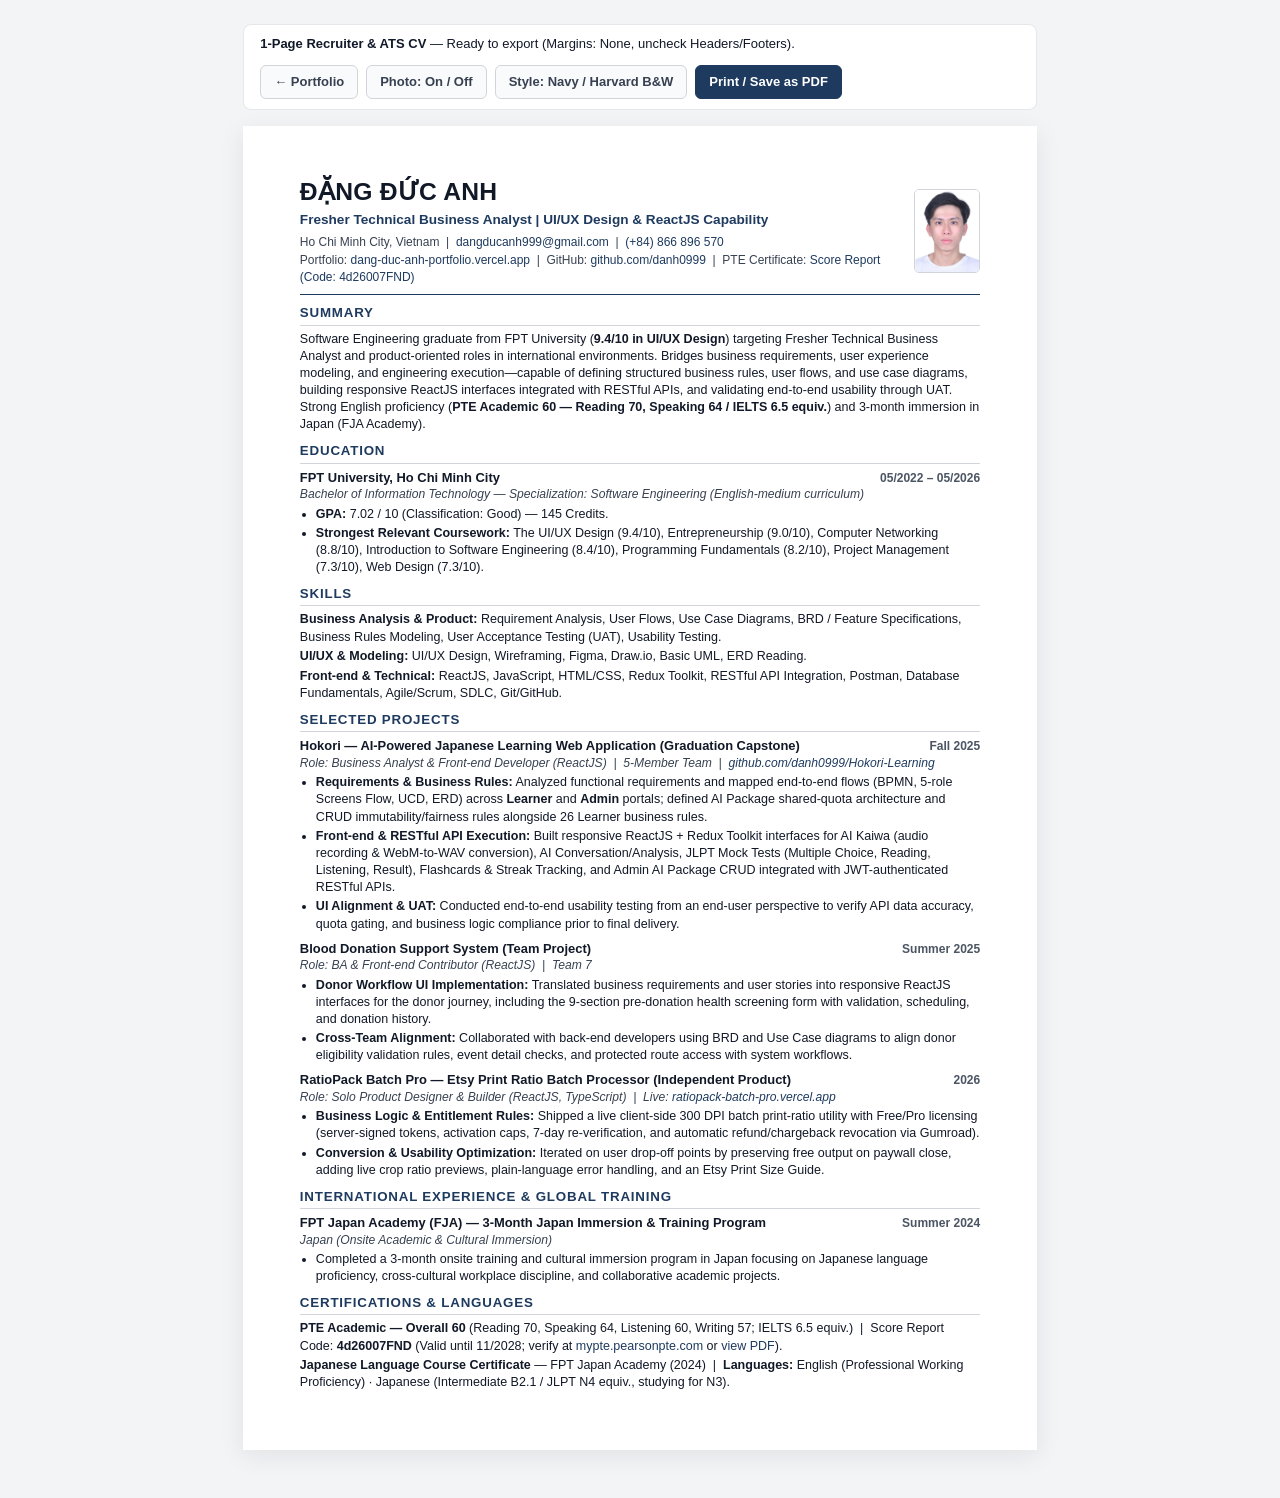
==== cv.html @ 23f63955 "chore: set dang-duc-anh-portfolio.vercel.app as primary URL on CV" ====
<!DOCTYPE html>
<html lang="en">
<head>
  <meta charset="UTF-8" />
  <meta name="viewport" content="width=device-width, initial-scale=1.0" />
  <title>Dang Duc Anh — Technical Business Analyst (Fresher) CV</title>
  <style>
    /* ATS-Friendly Single-Column Resume Stylesheet (A4 1-Page Print Optimized) */
    @page {
      size: A4;
      margin: 10mm 12mm;
    }

    *, *::before, *::after {
      box-sizing: border-box;
    }

    body {
      margin: 0;
      padding: 24px 16px 48px;
      background: #f3f4f6;
      color: #111827;
      font-family: 'Segoe UI', Arial, Helvetica, sans-serif;
      font-size: 9.4pt;
      line-height: 1.37;
      -webkit-font-smoothing: antialiased;
    }

    /* Screen-only toolbar */
    .toolbar {
      max-width: 210mm;
      margin: 0 auto 16px;
      display: flex;
      flex-wrap: wrap;
      justify-content: space-between;
      align-items: center;
      gap: 12px;
      background: #ffffff;
      border: 1px solid #e5e7eb;
      border-radius: 8px;
      padding: 10px 16px;
      font-size: 13px;
    }

    .toolbar-actions {
      display: flex;
      flex-wrap: wrap;
      gap: 8px;
    }

    .toolbar a,
    .toolbar button {
      font-family: inherit;
      font-size: 13px;
      font-weight: 600;
      padding: 7px 13px;
      border-radius: 6px;
      text-decoration: none;
      cursor: pointer;
    }

    .btn-back,
    .btn-toggle {
      color: #374151;
      background: #f9fafb;
      border: 1px solid #d1d5db;
    }

    .btn-toggle:hover,
    .btn-back:hover {
      border-color: #1e3a5f;
      color: #1e3a5f;
    }

    .btn-print {
      color: #ffffff;
      background: #1e3a5f;
      border: 1px solid #1e3a5f;
    }

    .btn-print:hover {
      background: #152b47;
    }

    /* Resume Sheet */
    .cv-sheet {
      max-width: 210mm;
      min-height: 297mm;
      margin: 0 auto;
      background: #ffffff;
      padding: 13mm 15mm;
      box-shadow: 0 6px 24px rgba(17, 24, 39, 0.08);
    }

    .cv-header {
      display: flex;
      justify-content: space-between;
      align-items: center;
      gap: 16px;
      border-bottom: 1.5px solid #1e3a5f;
      padding-bottom: 8px;
      margin-bottom: 9px;
    }

    .cv-header-main {
      flex: 1;
      min-width: 0;
    }

    .cv-avatar {
      width: 66px;
      height: 84px;
      object-fit: cover;
      object-position: center 18%;
      border-radius: 5px;
      border: 1px solid #d1d5db;
      flex-shrink: 0;
    }

    body.hide-photo .cv-avatar {
      display: none;
    }

    .cv-name {
      margin: 0;
      font-size: 18.5pt;
      font-weight: 700;
      letter-spacing: 0.01em;
      color: #111827;
    }

    .cv-headline {
      margin: 2px 0 5px;
      font-size: 10.2pt;
      font-weight: 600;
      color: #1e3a5f;
    }

    .cv-contact {
      margin: 0;
      font-size: 9pt;
      color: #374151;
      line-height: 1.45;
    }

    .cv-contact a {
      color: #1e3a5f;
      text-decoration: none;
    }

    .cv-contact a:hover {
      text-decoration: underline;
    }

    section {
      margin-bottom: 9px;
    }

    h2 {
      font-size: 10pt;
      font-weight: 700;
      text-transform: uppercase;
      letter-spacing: 0.06em;
      color: #1e3a5f;
      border-bottom: 1px solid #d1d5db;
      padding-bottom: 2px;
      margin: 0 0 5px;
    }

    p {
      margin: 0 0 4px;
    }

    .entry {
      margin-bottom: 7px;
    }

    .entry:last-child {
      margin-bottom: 0;
    }

    .entry-top {
      display: flex;
      justify-content: space-between;
      align-items: baseline;
      gap: 12px;
    }

    .entry-title {
      font-weight: 700;
      color: #111827;
      font-size: 9.7pt;
    }

    .entry-date {
      font-size: 9pt;
      color: #4b5563;
      white-space: nowrap;
      font-weight: 600;
    }

    .entry-sub {
      font-size: 9.1pt;
      color: #374151;
      font-style: italic;
      margin-bottom: 2.5px;
    }

    .entry-sub a,
    .skills-list a {
      color: #1e3a5f;
      text-decoration: none;
    }

    ul {
      margin: 2px 0 0;
      padding-left: 16px;
    }

    li {
      margin-bottom: 2px;
    }

    .skills-list {
      list-style: none;
      padding-left: 0;
      margin: 0;
    }

    .skills-list li {
      margin-bottom: 2.5px;
    }

    body.bw-mode .cv-header {
      border-bottom-color: #111827;
    }
    body.bw-mode .cv-headline,
    body.bw-mode h2,
    body.bw-mode .cv-contact a,
    body.bw-mode .entry-sub a,
    body.bw-mode .skills-list a {
      color: #111827;
    }
    body.bw-mode h2 {
      border-bottom-color: #111827;
    }

    @media print {
      body {
        background: #ffffff;
        padding: 0;
      }
      .toolbar {
        display: none !important;
      }
      .cv-sheet {
        box-shadow: none;
        padding: 0;
        margin: 0;
        max-width: none;
        min-height: auto;
      }
    }
  </style>
</head>
<body>
  <div class="toolbar">
    <span><strong>1-Page Recruiter &amp; ATS CV</strong> &mdash; Ready to export (Margins: None, uncheck Headers/Footers).</span>
    <div class="toolbar-actions">
      <a href="index.html" class="btn-back">&larr; Portfolio</a>
      <button type="button" class="btn-toggle" onclick="document.body.classList.toggle('hide-photo')">Photo: On / Off</button>
      <button type="button" class="btn-toggle" onclick="document.body.classList.toggle('bw-mode')">Style: Navy / Harvard B&amp;W</button>
      <button type="button" class="btn-print" onclick="window.print()">Print / Save as PDF</button>
    </div>
  </div>

  <main class="cv-sheet">
    <!-- Header -->
    <header class="cv-header">
      <div class="cv-header-main">
        <h1 class="cv-name">ĐẶNG ĐỨC ANH</h1>
        <p class="cv-headline">Fresher Technical Business Analyst | UI/UX Design &amp; ReactJS Capability</p>
        <p class="cv-contact">
          Ho Chi Minh City, Vietnam &nbsp;|&nbsp;
          <a href="mailto:dangducanh999@gmail.com">dangducanh999@gmail.com</a> &nbsp;|&nbsp;
          <a href="tel:+84866896570">(+84) 866 896 570</a><br />
          Portfolio: <a href="https://dang-duc-anh-portfolio.vercel.app">dang-duc-anh-portfolio.vercel.app</a> &nbsp;|&nbsp;
          GitHub: <a href="https://github.com/danh0999">github.com/danh0999</a> &nbsp;|&nbsp;
          PTE Certificate: <a href="https://dang-duc-anh-portfolio.vercel.app/assets/pte-score-report.pdf">Score Report (Code: 4d26007FND)</a>
        </p>
      </div>
      <img src="assets/avatar.jpg" alt="Đặng Đức Anh portrait" class="cv-avatar" />
    </header>

    <!-- Professional Summary -->
    <section>
      <h2>Summary</h2>
      <p>
        Software Engineering graduate from FPT University (<strong>9.4/10 in UI/UX Design</strong>) targeting Fresher
        Technical Business Analyst and product-oriented roles in international environments. Bridges business
        requirements, user experience modeling, and engineering execution&mdash;capable of defining structured
        business rules, user flows, and use case diagrams, building responsive ReactJS interfaces integrated with
        RESTful APIs, and validating end-to-end usability through UAT. Strong English proficiency
        (<strong>PTE Academic 60 &mdash; Reading 70, Speaking 64 / IELTS 6.5 equiv.</strong>) and 3-month immersion in Japan (FJA Academy).
      </p>
    </section>

    <!-- Education -->
    <section>
      <h2>Education</h2>
      <div class="entry">
        <div class="entry-top">
          <span class="entry-title">FPT University, Ho Chi Minh City</span>
          <span class="entry-date">05/2022 &ndash; 05/2026</span>
        </div>
        <div class="entry-sub">Bachelor of Information Technology &mdash; Specialization: Software Engineering (English-medium curriculum)</div>
        <ul>
          <li><strong>GPA:</strong> 7.02 / 10 (Classification: Good) &mdash; 145 Credits.</li>
          <li><strong>Strongest Relevant Coursework:</strong> The UI/UX Design (9.4/10), Entrepreneurship (9.0/10), Computer Networking (8.8/10), Introduction to Software Engineering (8.4/10), Programming Fundamentals (8.2/10), Project Management (7.3/10), Web Design (7.3/10).</li>
        </ul>
      </div>
    </section>

    <!-- Skills -->
    <section>
      <h2>Skills</h2>
      <ul class="skills-list">
        <li><strong>Business Analysis &amp; Product:</strong> Requirement Analysis, User Flows, Use Case Diagrams, BRD / Feature Specifications, Business Rules Modeling, User Acceptance Testing (UAT), Usability Testing.</li>
        <li><strong>UI/UX &amp; Modeling:</strong> UI/UX Design, Wireframing, Figma, Draw.io, Basic UML, ERD Reading.</li>
        <li><strong>Front-end &amp; Technical:</strong> ReactJS, JavaScript, HTML/CSS, Redux Toolkit, RESTful API Integration, Postman, Database Fundamentals, Agile/Scrum, SDLC, Git/GitHub.</li>
      </ul>
    </section>

    <!-- Selected Projects -->
    <section>
      <h2>Selected Projects</h2>

      <div class="entry">
        <div class="entry-top">
          <span class="entry-title">Hokori &mdash; AI-Powered Japanese Learning Web Application (Graduation Capstone)</span>
          <span class="entry-date">Fall 2025</span>
        </div>
        <div class="entry-sub">Role: Business Analyst &amp; Front-end Developer (ReactJS) &nbsp;|&nbsp; 5-Member Team &nbsp;|&nbsp; <a href="https://github.com/danh0999/Hokori-Learning">github.com/danh0999/Hokori-Learning</a></div>
        <ul>
          <li><strong>Requirements &amp; Business Rules:</strong> Analyzed functional requirements and mapped end-to-end flows (BPMN, 5-role Screens Flow, UCD, ERD) across <strong>Learner</strong> and <strong>Admin</strong> portals; defined AI Package shared-quota architecture and CRUD immutability/fairness rules alongside 26 Learner business rules.</li>
          <li><strong>Front-end &amp; RESTful API Execution:</strong> Built responsive ReactJS + Redux Toolkit interfaces for AI Kaiwa (audio recording &amp; WebM-to-WAV conversion), AI Conversation/Analysis, JLPT Mock Tests (Multiple Choice, Reading, Listening, Result), Flashcards &amp; Streak Tracking, and Admin AI Package CRUD integrated with JWT-authenticated RESTful APIs.</li>
          <li><strong>UI Alignment &amp; UAT:</strong> Conducted end-to-end usability testing from an end-user perspective to verify API data accuracy, quota gating, and business logic compliance prior to final delivery.</li>
        </ul>
      </div>

      <div class="entry">
        <div class="entry-top">
          <span class="entry-title">Blood Donation Support System (Team Project)</span>
          <span class="entry-date">Summer 2025</span>
        </div>
        <div class="entry-sub">Role: BA &amp; Front-end Contributor (ReactJS) &nbsp;|&nbsp; Team 7</div>
        <ul>
          <li><strong>Donor Workflow UI Implementation:</strong> Translated business requirements and user stories into responsive ReactJS interfaces for the donor journey, including the 9-section pre-donation health screening form with validation, scheduling, and donation history.</li>
          <li><strong>Cross-Team Alignment:</strong> Collaborated with back-end developers using BRD and Use Case diagrams to align donor eligibility validation rules, event detail checks, and protected route access with system workflows.</li>
        </ul>
      </div>

      <div class="entry">
        <div class="entry-top">
          <span class="entry-title">RatioPack Batch Pro &mdash; Etsy Print Ratio Batch Processor (Independent Product)</span>
          <span class="entry-date">2026</span>
        </div>
        <div class="entry-sub">Role: Solo Product Designer &amp; Builder (ReactJS, TypeScript) &nbsp;|&nbsp; Live: <a href="https://ratiopack-batch-pro.vercel.app/">ratiopack-batch-pro.vercel.app</a></div>
        <ul>
          <li><strong>Business Logic &amp; Entitlement Rules:</strong> Shipped a live client-side 300 DPI batch print-ratio utility with Free/Pro licensing (server-signed tokens, activation caps, 7-day re-verification, and automatic refund/chargeback revocation via Gumroad).</li>
          <li><strong>Conversion &amp; Usability Optimization:</strong> Iterated on user drop-off points by preserving free output on paywall close, adding live crop ratio previews, plain-language error handling, and an Etsy Print Size Guide.</li>
        </ul>
      </div>
    </section>

    <!-- International Experience -->
    <section>
      <h2>International Experience &amp; Global Training</h2>
      <div class="entry">
        <div class="entry-top">
          <span class="entry-title">FPT Japan Academy (FJA) &mdash; 3-Month Japan Immersion &amp; Training Program</span>
          <span class="entry-date">Summer 2024</span>
        </div>
        <div class="entry-sub">Japan (Onsite Academic &amp; Cultural Immersion)</div>
        <ul>
          <li>Completed a 3-month onsite training and cultural immersion program in Japan focusing on Japanese language proficiency, cross-cultural workplace discipline, and collaborative academic projects.</li>
        </ul>
      </div>
    </section>

    <!-- Certifications & Languages -->
    <section>
      <h2>Certifications &amp; Languages</h2>
      <ul class="skills-list">
        <li><strong>PTE Academic &mdash; Overall 60</strong> (Reading 70, Speaking 64, Listening 60, Writing 57; IELTS 6.5 equiv.) &nbsp;|&nbsp; Score Report Code: <strong>4d26007FND</strong> (Valid until 11/2028; verify at <a href="https://mypte.pearsonpte.com">mypte.pearsonpte.com</a> or <a href="https://dang-duc-anh-portfolio.vercel.app/assets/pte-score-report.pdf">view PDF</a>).</li>
        <li><strong>Japanese Language Course Certificate</strong> &mdash; FPT Japan Academy (2024) &nbsp;|&nbsp; <strong>Languages:</strong> English (Professional Working Proficiency) &middot; Japanese (Intermediate B2.1 / JLPT N4 equiv., studying for N3).</li>
      </ul>
    </section>
  </main>
</body>
</html>
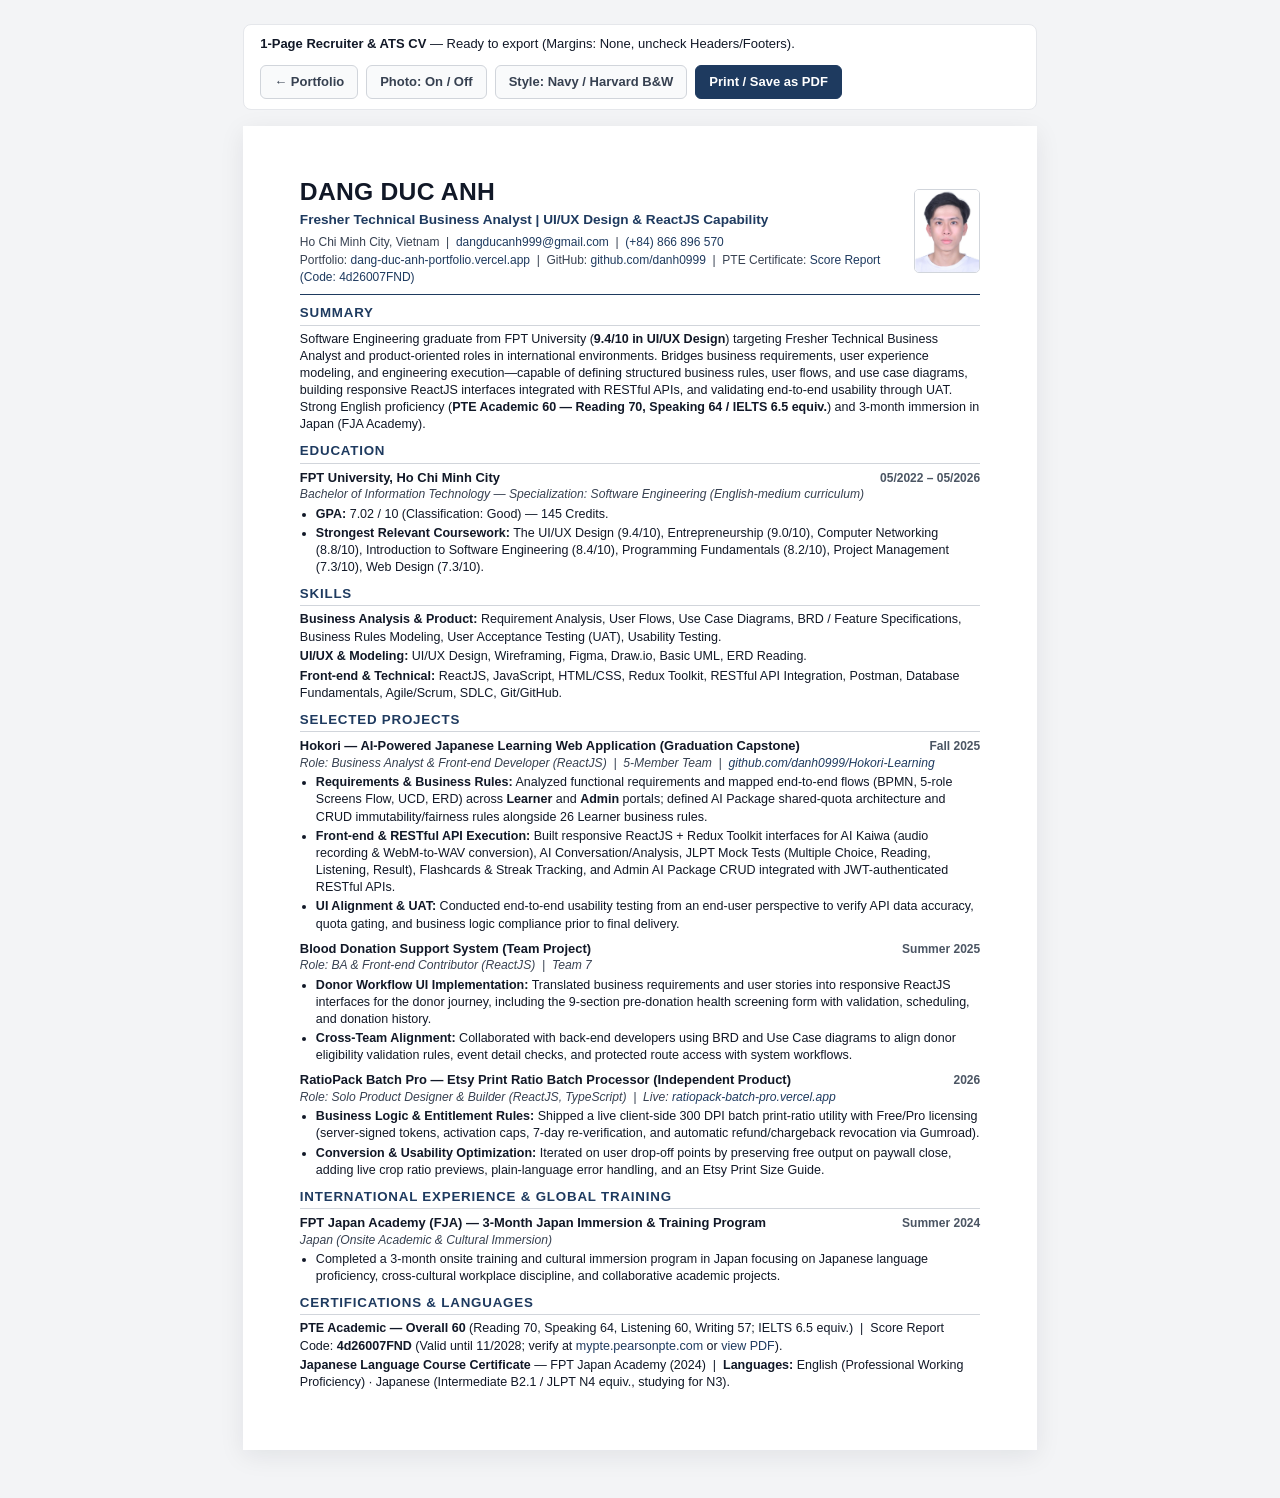
==== commit ad2ebcdf: "fix(cv): use unaccented English name DANG DUC ANH on CV" ====
--- a/cv.html
+++ b/cv.html
@@ -278,7 +278,7 @@
     <!-- Header -->
     <header class="cv-header">
       <div class="cv-header-main">
-        <h1 class="cv-name">ĐẶNG ĐỨC ANH</h1>
+        <h1 class="cv-name">DANG DUC ANH</h1>
         <p class="cv-headline">Fresher Technical Business Analyst | UI/UX Design &amp; ReactJS Capability</p>
         <p class="cv-contact">
           Ho Chi Minh City, Vietnam &nbsp;|&nbsp;
@@ -289,7 +289,7 @@
           PTE Certificate: <a href="https://dang-duc-anh-portfolio.vercel.app/assets/pte-score-report.pdf">Score Report (Code: 4d26007FND)</a>
         </p>
       </div>
-      <img src="assets/avatar.jpg" alt="Đặng Đức Anh portrait" class="cv-avatar" />
+      <img src="assets/avatar.jpg" alt="Dang Duc Anh portrait" class="cv-avatar" />
     </header>
 
     <!-- Professional Summary -->
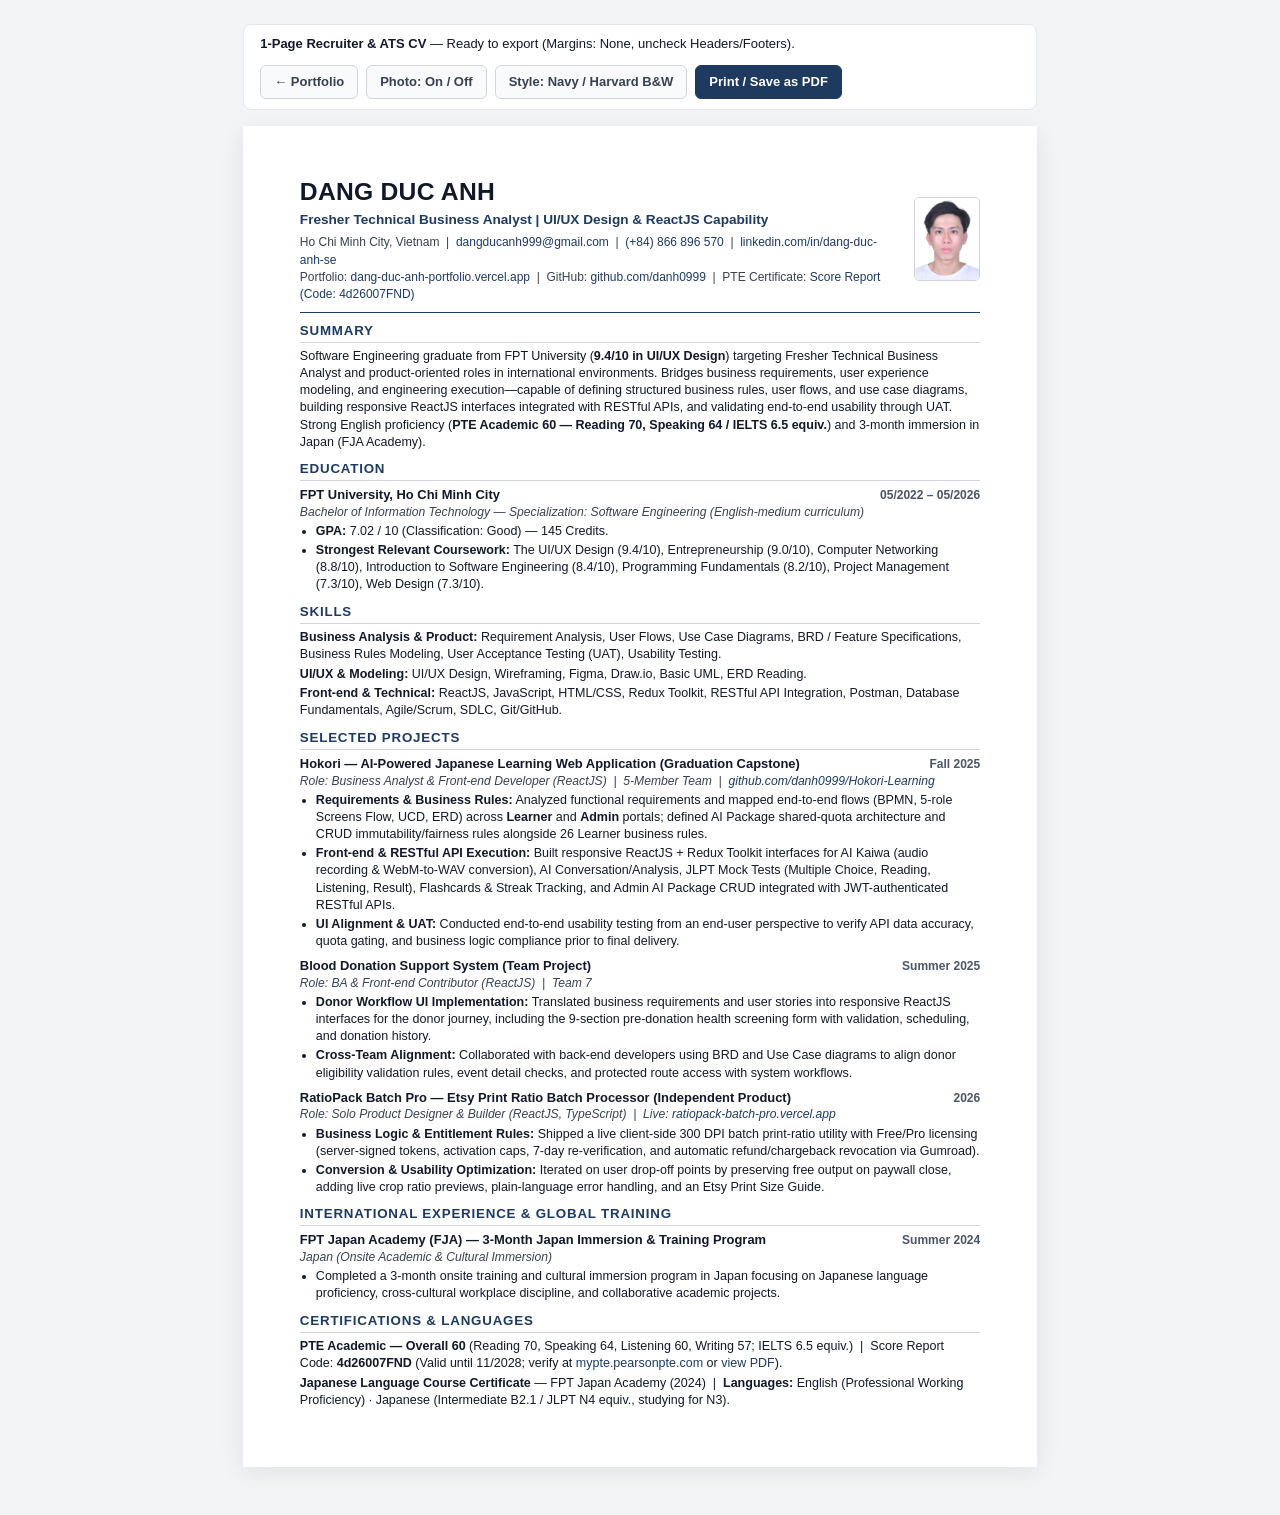
==== commit 04f5f1f0: "feat: add verified LinkedIn profile link (linkedin.com/in/dang-duc-anh-se)" ====
--- a/cv.html
+++ b/cv.html
@@ -283,7 +283,8 @@
         <p class="cv-contact">
           Ho Chi Minh City, Vietnam &nbsp;|&nbsp;
           <a href="mailto:dangducanh999@gmail.com">dangducanh999@gmail.com</a> &nbsp;|&nbsp;
-          <a href="tel:+84866896570">(+84) 866 896 570</a><br />
+          <a href="tel:+84866896570">(+84) 866 896 570</a> &nbsp;|&nbsp;
+          <a href="https://www.linkedin.com/in/dang-duc-anh-se/">linkedin.com/in/dang-duc-anh-se</a><br />
           Portfolio: <a href="https://dang-duc-anh-portfolio.vercel.app">dang-duc-anh-portfolio.vercel.app</a> &nbsp;|&nbsp;
           GitHub: <a href="https://github.com/danh0999">github.com/danh0999</a> &nbsp;|&nbsp;
           PTE Certificate: <a href="https://dang-duc-anh-portfolio.vercel.app/assets/pte-score-report.pdf">Score Report (Code: 4d26007FND)</a>
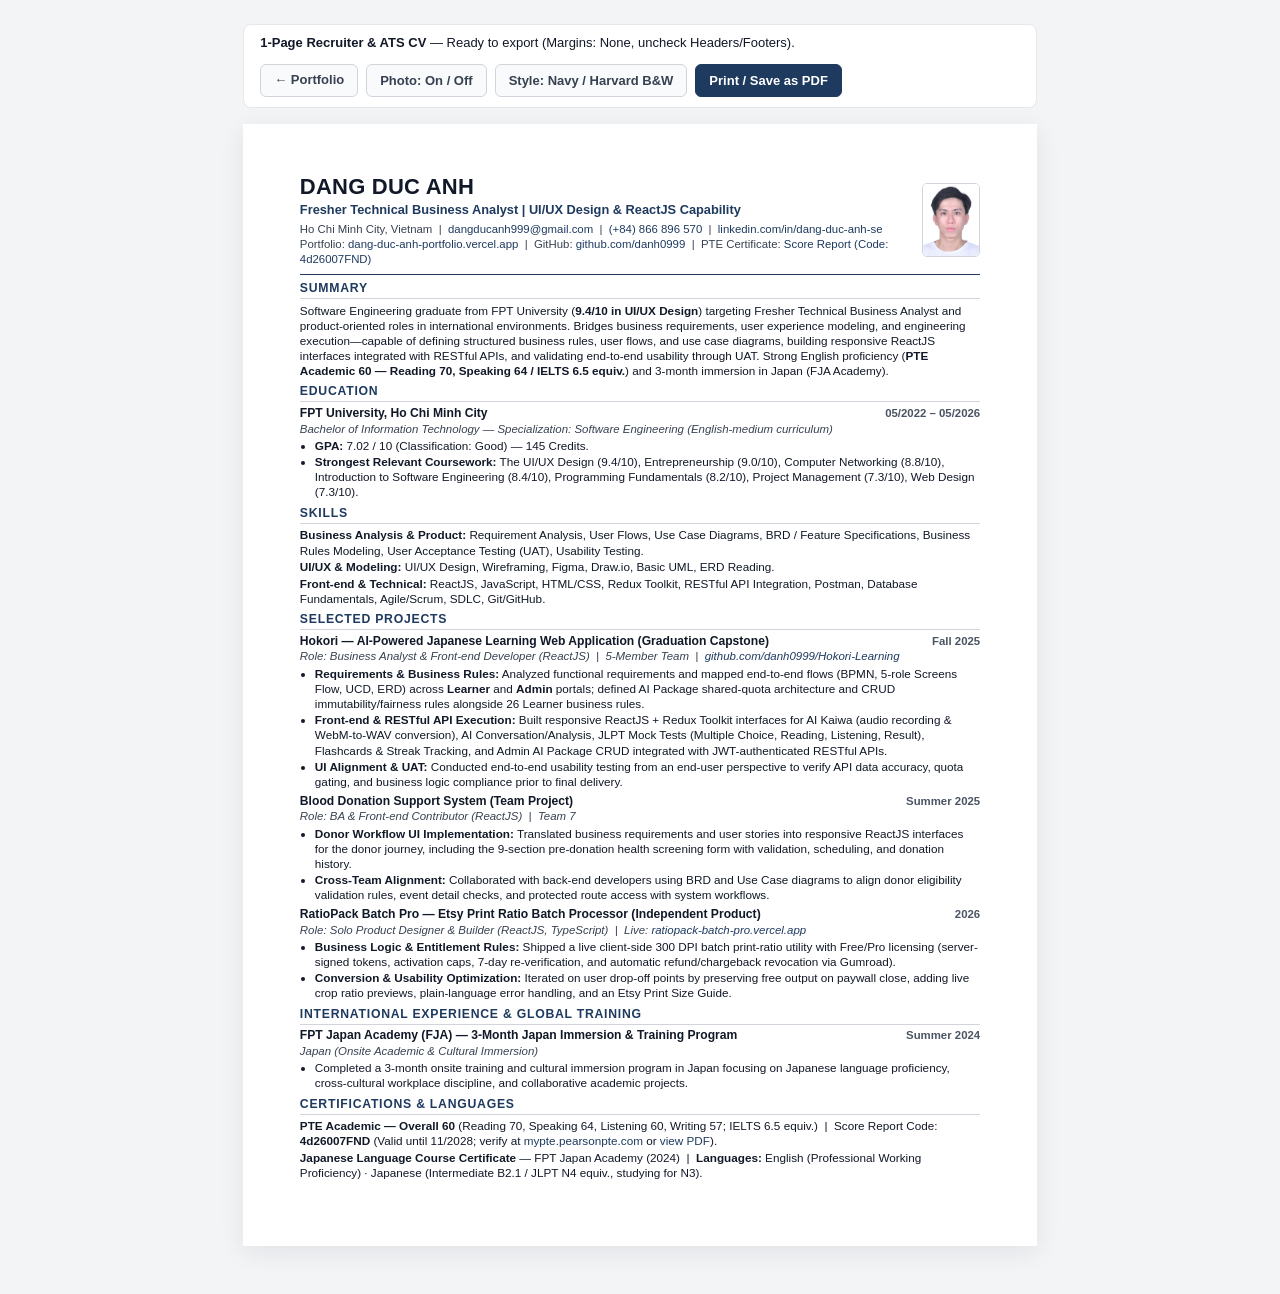
==== commit 8a8e948e: "style(cv): tune print spacing so English CV fits strictly on 1 A4 page" ====
--- a/cv.html
+++ b/cv.html
@@ -8,7 +8,7 @@
     /* ATS-Friendly Single-Column Resume Stylesheet (A4 1-Page Print Optimized) */
     @page {
       size: A4;
-      margin: 10mm 12mm;
+      margin: 7.5mm 10.5mm;
     }
 
     *, *::before, *::after {
@@ -21,8 +21,8 @@
       background: #f3f4f6;
       color: #111827;
       font-family: 'Segoe UI', Arial, Helvetica, sans-serif;
-      font-size: 9.4pt;
-      line-height: 1.37;
+      font-size: 8.8pt;
+      line-height: 1.29;
       -webkit-font-smoothing: antialiased;
     }
 
@@ -96,10 +96,10 @@
       display: flex;
       justify-content: space-between;
       align-items: center;
-      gap: 16px;
+      gap: 14px;
       border-bottom: 1.5px solid #1e3a5f;
-      padding-bottom: 8px;
-      margin-bottom: 9px;
+      padding-bottom: 6px;
+      margin-bottom: 6px;
     }
 
     .cv-header-main {
@@ -108,8 +108,8 @@
     }
 
     .cv-avatar {
-      width: 66px;
-      height: 84px;
+      width: 58px;
+      height: 74px;
       object-fit: cover;
       object-position: center 18%;
       border-radius: 5px;
@@ -123,24 +123,24 @@
 
     .cv-name {
       margin: 0;
-      font-size: 18.5pt;
+      font-size: 16.5pt;
       font-weight: 700;
       letter-spacing: 0.01em;
       color: #111827;
     }
 
     .cv-headline {
-      margin: 2px 0 5px;
-      font-size: 10.2pt;
+      margin: 1px 0 3px;
+      font-size: 9.6pt;
       font-weight: 600;
       color: #1e3a5f;
     }
 
     .cv-contact {
       margin: 0;
-      font-size: 9pt;
+      font-size: 8.55pt;
       color: #374151;
-      line-height: 1.45;
+      line-height: 1.35;
     }
 
     .cv-contact a {
@@ -153,26 +153,26 @@
     }
 
     section {
-      margin-bottom: 9px;
+      margin-bottom: 6px;
     }
 
     h2 {
-      font-size: 10pt;
+      font-size: 9.2pt;
       font-weight: 700;
       text-transform: uppercase;
       letter-spacing: 0.06em;
       color: #1e3a5f;
       border-bottom: 1px solid #d1d5db;
-      padding-bottom: 2px;
-      margin: 0 0 5px;
+      padding-bottom: 1.5px;
+      margin: 0 0 3.5px;
     }
 
     p {
-      margin: 0 0 4px;
+      margin: 0 0 3px;
     }
 
     .entry {
-      margin-bottom: 7px;
+      margin-bottom: 4.5px;
     }
 
     .entry:last-child {
@@ -189,21 +189,21 @@
     .entry-title {
       font-weight: 700;
       color: #111827;
-      font-size: 9.7pt;
+      font-size: 9.1pt;
     }
 
     .entry-date {
-      font-size: 9pt;
+      font-size: 8.55pt;
       color: #4b5563;
       white-space: nowrap;
       font-weight: 600;
     }
 
     .entry-sub {
-      font-size: 9.1pt;
+      font-size: 8.6pt;
       color: #374151;
       font-style: italic;
-      margin-bottom: 2.5px;
+      margin-bottom: 1.5px;
     }
 
     .entry-sub a,
@@ -213,12 +213,12 @@
     }
 
     ul {
-      margin: 2px 0 0;
-      padding-left: 16px;
+      margin: 1.5px 0 0;
+      padding-left: 15px;
     }
 
     li {
-      margin-bottom: 2px;
+      margin-bottom: 1.2px;
     }
 
     .skills-list {
@@ -228,7 +228,7 @@
     }
 
     .skills-list li {
-      margin-bottom: 2.5px;
+      margin-bottom: 1.5px;
     }
 
     body.bw-mode .cv-header {
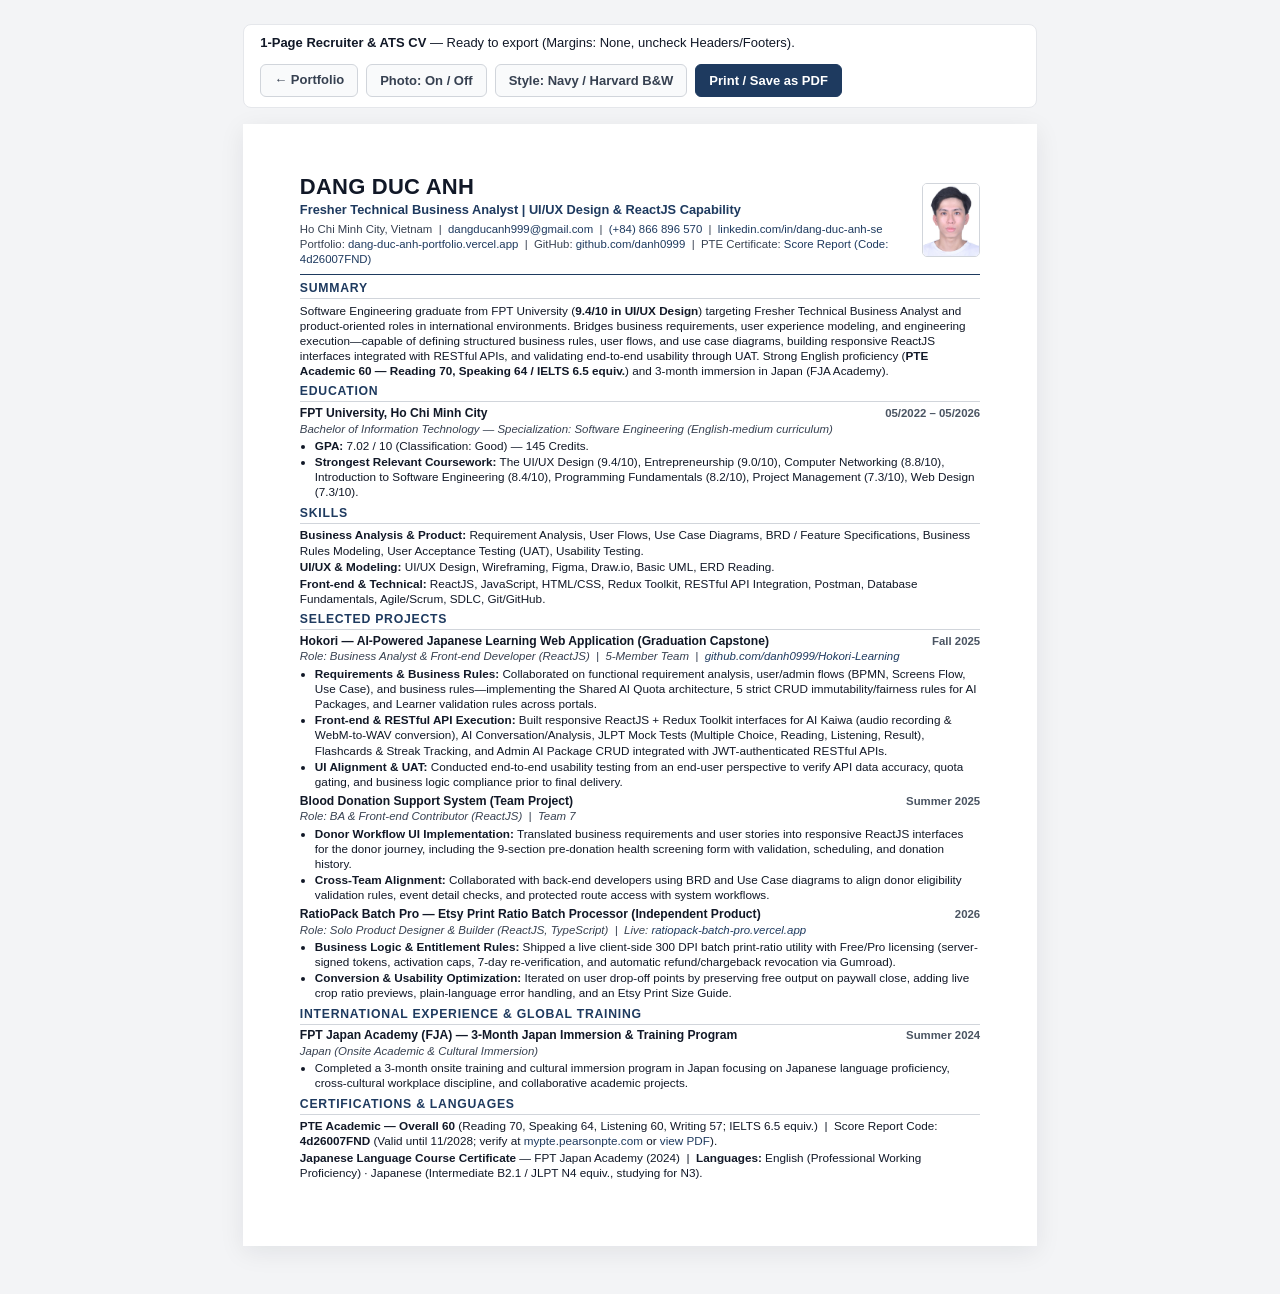
==== commit 0a20def4: "chore: refine team-collaboration attribution and document provenance note" ====
--- a/cv.html
+++ b/cv.html
@@ -343,7 +343,7 @@
         </div>
         <div class="entry-sub">Role: Business Analyst &amp; Front-end Developer (ReactJS) &nbsp;|&nbsp; 5-Member Team &nbsp;|&nbsp; <a href="https://github.com/danh0999/Hokori-Learning">github.com/danh0999/Hokori-Learning</a></div>
         <ul>
-          <li><strong>Requirements &amp; Business Rules:</strong> Analyzed functional requirements and mapped end-to-end flows (BPMN, 5-role Screens Flow, UCD, ERD) across <strong>Learner</strong> and <strong>Admin</strong> portals; defined AI Package shared-quota architecture and CRUD immutability/fairness rules alongside 26 Learner business rules.</li>
+          <li><strong>Requirements &amp; Business Rules:</strong> Collaborated on functional requirement analysis, user/admin flows (BPMN, Screens Flow, Use Case), and business rules&mdash;implementing the Shared AI Quota architecture, 5 strict CRUD immutability/fairness rules for AI Packages, and Learner validation rules across portals.</li>
           <li><strong>Front-end &amp; RESTful API Execution:</strong> Built responsive ReactJS + Redux Toolkit interfaces for AI Kaiwa (audio recording &amp; WebM-to-WAV conversion), AI Conversation/Analysis, JLPT Mock Tests (Multiple Choice, Reading, Listening, Result), Flashcards &amp; Streak Tracking, and Admin AI Package CRUD integrated with JWT-authenticated RESTful APIs.</li>
           <li><strong>UI Alignment &amp; UAT:</strong> Conducted end-to-end usability testing from an end-user perspective to verify API data accuracy, quota gating, and business logic compliance prior to final delivery.</li>
         </ul>
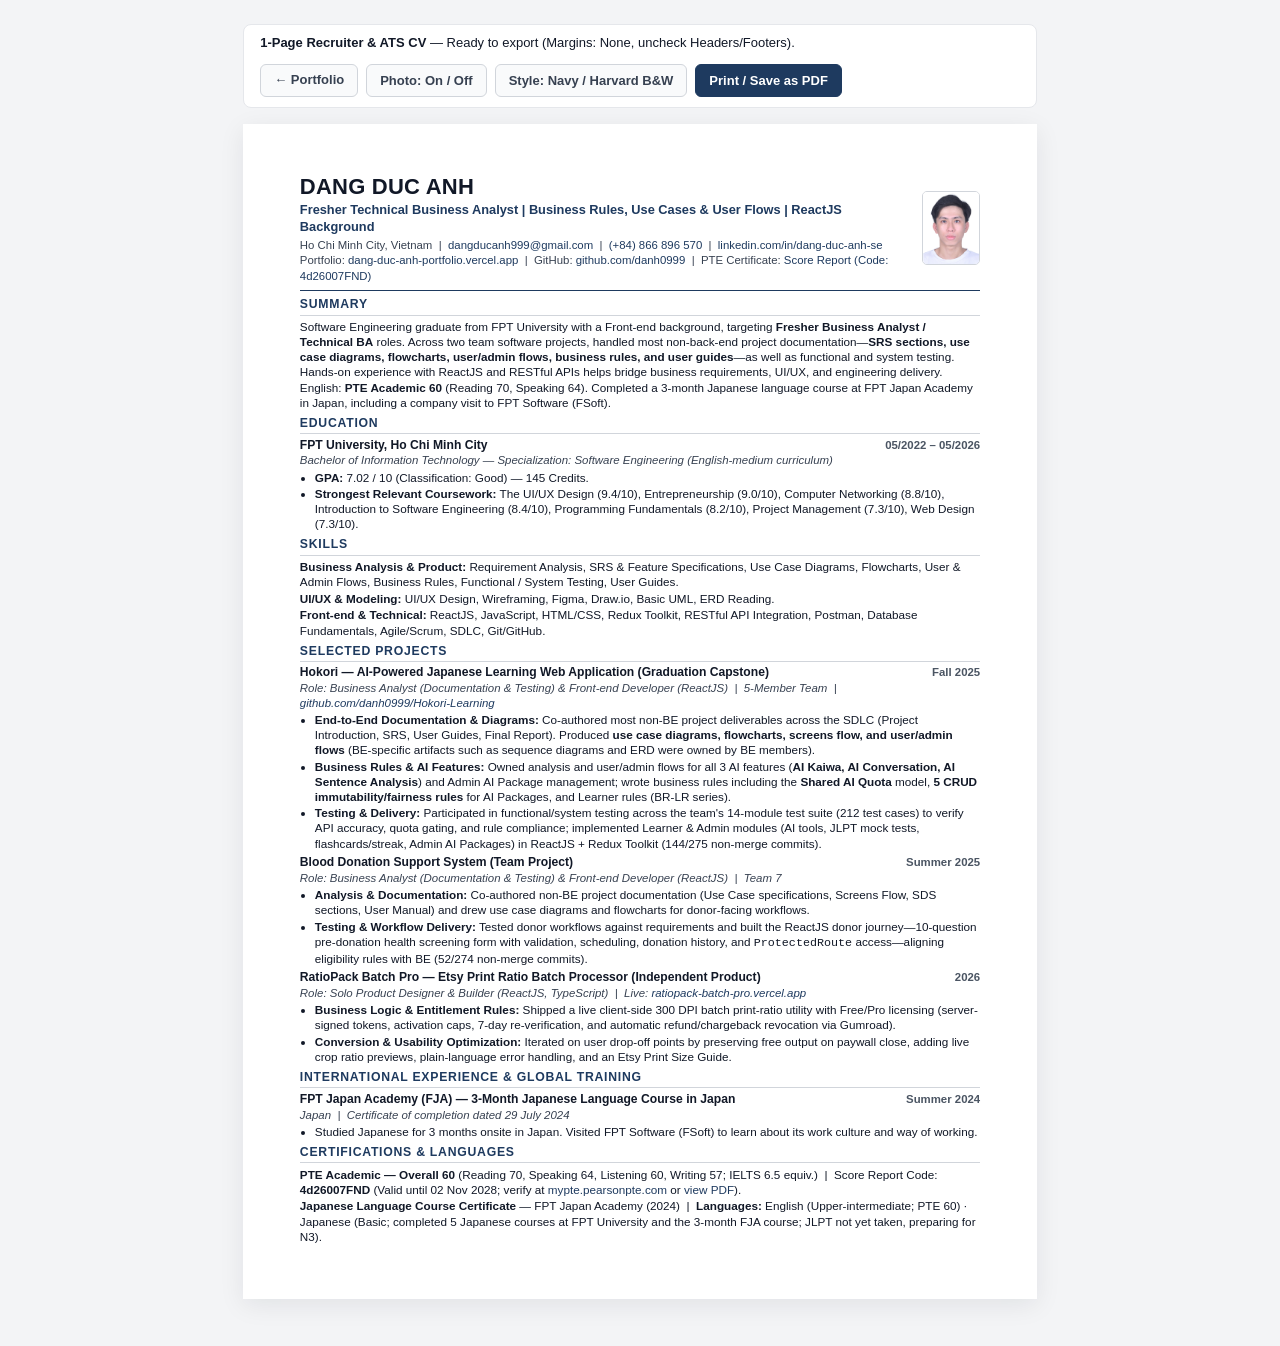
==== commit 2c23714c: "chore: sync verified BA/testing scope, accurate metrics, and clean summary across CV & portfolio" ====
--- a/cv.html
+++ b/cv.html
@@ -279,7 +279,7 @@
     <header class="cv-header">
       <div class="cv-header-main">
         <h1 class="cv-name">DANG DUC ANH</h1>
-        <p class="cv-headline">Fresher Technical Business Analyst | UI/UX Design &amp; ReactJS Capability</p>
+        <p class="cv-headline">Fresher Technical Business Analyst | Business Rules, Use Cases &amp; User Flows | ReactJS Background</p>
         <p class="cv-contact">
           Ho Chi Minh City, Vietnam &nbsp;|&nbsp;
           <a href="mailto:dangducanh999@gmail.com">dangducanh999@gmail.com</a> &nbsp;|&nbsp;
@@ -297,12 +297,13 @@
     <section>
       <h2>Summary</h2>
       <p>
-        Software Engineering graduate from FPT University (<strong>9.4/10 in UI/UX Design</strong>) targeting Fresher
-        Technical Business Analyst and product-oriented roles in international environments. Bridges business
-        requirements, user experience modeling, and engineering execution&mdash;capable of defining structured
-        business rules, user flows, and use case diagrams, building responsive ReactJS interfaces integrated with
-        RESTful APIs, and validating end-to-end usability through UAT. Strong English proficiency
-        (<strong>PTE Academic 60 &mdash; Reading 70, Speaking 64 / IELTS 6.5 equiv.</strong>) and 3-month immersion in Japan (FJA Academy).
+        Software Engineering graduate from FPT University with a Front-end background, targeting
+        <strong>Fresher Business Analyst / Technical BA</strong> roles. Across two team software projects, handled most
+        non-back-end project documentation&mdash;<strong>SRS sections, use case diagrams, flowcharts, user/admin flows,
+        business rules, and user guides</strong>&mdash;as well as functional and system testing. Hands-on experience with
+        ReactJS and RESTful APIs helps bridge business requirements, UI/UX, and engineering delivery. English:
+        <strong>PTE Academic 60</strong> (Reading 70, Speaking 64). Completed a 3-month Japanese language course at FPT
+        Japan Academy in Japan, including a company visit to FPT Software (FSoft).
       </p>
     </section>
 
@@ -326,7 +327,7 @@
     <section>
       <h2>Skills</h2>
       <ul class="skills-list">
-        <li><strong>Business Analysis &amp; Product:</strong> Requirement Analysis, User Flows, Use Case Diagrams, BRD / Feature Specifications, Business Rules Modeling, User Acceptance Testing (UAT), Usability Testing.</li>
+        <li><strong>Business Analysis &amp; Product:</strong> Requirement Analysis, SRS &amp; Feature Specifications, Use Case Diagrams, Flowcharts, User &amp; Admin Flows, Business Rules, Functional / System Testing, User Guides.</li>
         <li><strong>UI/UX &amp; Modeling:</strong> UI/UX Design, Wireframing, Figma, Draw.io, Basic UML, ERD Reading.</li>
         <li><strong>Front-end &amp; Technical:</strong> ReactJS, JavaScript, HTML/CSS, Redux Toolkit, RESTful API Integration, Postman, Database Fundamentals, Agile/Scrum, SDLC, Git/GitHub.</li>
       </ul>
@@ -341,11 +342,11 @@
           <span class="entry-title">Hokori &mdash; AI-Powered Japanese Learning Web Application (Graduation Capstone)</span>
           <span class="entry-date">Fall 2025</span>
         </div>
-        <div class="entry-sub">Role: Business Analyst &amp; Front-end Developer (ReactJS) &nbsp;|&nbsp; 5-Member Team &nbsp;|&nbsp; <a href="https://github.com/danh0999/Hokori-Learning">github.com/danh0999/Hokori-Learning</a></div>
+        <div class="entry-sub">Role: Business Analyst (Documentation &amp; Testing) &amp; Front-end Developer (ReactJS) &nbsp;|&nbsp; 5-Member Team &nbsp;|&nbsp; <a href="https://github.com/danh0999/Hokori-Learning">github.com/danh0999/Hokori-Learning</a></div>
         <ul>
-          <li><strong>Requirements &amp; Business Rules:</strong> Collaborated on functional requirement analysis, user/admin flows (BPMN, Screens Flow, Use Case), and business rules&mdash;implementing the Shared AI Quota architecture, 5 strict CRUD immutability/fairness rules for AI Packages, and Learner validation rules across portals.</li>
-          <li><strong>Front-end &amp; RESTful API Execution:</strong> Built responsive ReactJS + Redux Toolkit interfaces for AI Kaiwa (audio recording &amp; WebM-to-WAV conversion), AI Conversation/Analysis, JLPT Mock Tests (Multiple Choice, Reading, Listening, Result), Flashcards &amp; Streak Tracking, and Admin AI Package CRUD integrated with JWT-authenticated RESTful APIs.</li>
-          <li><strong>UI Alignment &amp; UAT:</strong> Conducted end-to-end usability testing from an end-user perspective to verify API data accuracy, quota gating, and business logic compliance prior to final delivery.</li>
+          <li><strong>End-to-End Documentation &amp; Diagrams:</strong> Co-authored most non-BE project deliverables across the SDLC (Project Introduction, SRS, User Guides, Final Report). Produced <strong>use case diagrams, flowcharts, screens flow, and user/admin flows</strong> (BE-specific artifacts such as sequence diagrams and ERD were owned by BE members).</li>
+          <li><strong>Business Rules &amp; AI Features:</strong> Owned analysis and user/admin flows for all 3 AI features (<strong>AI Kaiwa, AI Conversation, AI Sentence Analysis</strong>) and Admin AI Package management; wrote business rules including the <strong>Shared AI Quota</strong> model, <strong>5 CRUD immutability/fairness rules</strong> for AI Packages, and Learner rules (BR-LR series).</li>
+          <li><strong>Testing &amp; Delivery:</strong> Participated in functional/system testing across the team's 14-module test suite (212 test cases) to verify API accuracy, quota gating, and rule compliance; implemented Learner &amp; Admin modules (AI tools, JLPT mock tests, flashcards/streak, Admin AI Packages) in ReactJS + Redux Toolkit (144/275 non-merge commits).</li>
         </ul>
       </div>
 
@@ -354,10 +355,10 @@
           <span class="entry-title">Blood Donation Support System (Team Project)</span>
           <span class="entry-date">Summer 2025</span>
         </div>
-        <div class="entry-sub">Role: BA &amp; Front-end Contributor (ReactJS) &nbsp;|&nbsp; Team 7</div>
+        <div class="entry-sub">Role: Business Analyst (Documentation &amp; Testing) &amp; Front-end Developer (ReactJS) &nbsp;|&nbsp; Team 7</div>
         <ul>
-          <li><strong>Donor Workflow UI Implementation:</strong> Translated business requirements and user stories into responsive ReactJS interfaces for the donor journey, including the 9-section pre-donation health screening form with validation, scheduling, and donation history.</li>
-          <li><strong>Cross-Team Alignment:</strong> Collaborated with back-end developers using BRD and Use Case diagrams to align donor eligibility validation rules, event detail checks, and protected route access with system workflows.</li>
+          <li><strong>Analysis &amp; Documentation:</strong> Co-authored non-BE project documentation (Use Case specifications, Screens Flow, SDS sections, User Manual) and drew use case diagrams and flowcharts for donor-facing workflows.</li>
+          <li><strong>Testing &amp; Workflow Delivery:</strong> Tested donor workflows against requirements and built the ReactJS donor journey&mdash;10-question pre-donation health screening form with validation, scheduling, donation history, and <code>ProtectedRoute</code> access&mdash;aligning eligibility rules with BE (52/274 non-merge commits).</li>
         </ul>
       </div>
 
@@ -379,12 +380,12 @@
       <h2>International Experience &amp; Global Training</h2>
       <div class="entry">
         <div class="entry-top">
-          <span class="entry-title">FPT Japan Academy (FJA) &mdash; 3-Month Japan Immersion &amp; Training Program</span>
+          <span class="entry-title">FPT Japan Academy (FJA) &mdash; 3-Month Japanese Language Course in Japan</span>
           <span class="entry-date">Summer 2024</span>
         </div>
-        <div class="entry-sub">Japan (Onsite Academic &amp; Cultural Immersion)</div>
+        <div class="entry-sub">Japan &nbsp;|&nbsp; Certificate of completion dated 29 July 2024</div>
         <ul>
-          <li>Completed a 3-month onsite training and cultural immersion program in Japan focusing on Japanese language proficiency, cross-cultural workplace discipline, and collaborative academic projects.</li>
+          <li>Studied Japanese for 3 months onsite in Japan. Visited FPT Software (FSoft) to learn about its work culture and way of working.</li>
         </ul>
       </div>
     </section>
@@ -393,8 +394,8 @@
     <section>
       <h2>Certifications &amp; Languages</h2>
       <ul class="skills-list">
-        <li><strong>PTE Academic &mdash; Overall 60</strong> (Reading 70, Speaking 64, Listening 60, Writing 57; IELTS 6.5 equiv.) &nbsp;|&nbsp; Score Report Code: <strong>4d26007FND</strong> (Valid until 11/2028; verify at <a href="https://mypte.pearsonpte.com">mypte.pearsonpte.com</a> or <a href="https://dang-duc-anh-portfolio.vercel.app/assets/pte-score-report.pdf">view PDF</a>).</li>
-        <li><strong>Japanese Language Course Certificate</strong> &mdash; FPT Japan Academy (2024) &nbsp;|&nbsp; <strong>Languages:</strong> English (Professional Working Proficiency) &middot; Japanese (Intermediate B2.1 / JLPT N4 equiv., studying for N3).</li>
+        <li><strong>PTE Academic &mdash; Overall 60</strong> (Reading 70, Speaking 64, Listening 60, Writing 57; IELTS 6.5 equiv.) &nbsp;|&nbsp; Score Report Code: <strong>4d26007FND</strong> (Valid until 02 Nov 2028; verify at <a href="https://mypte.pearsonpte.com">mypte.pearsonpte.com</a> or <a href="https://dang-duc-anh-portfolio.vercel.app/assets/pte-score-report.pdf">view PDF</a>).</li>
+        <li><strong>Japanese Language Course Certificate</strong> &mdash; FPT Japan Academy (2024) &nbsp;|&nbsp; <strong>Languages:</strong> English (Upper-intermediate; PTE 60) &middot; Japanese (Basic; completed 5 Japanese courses at FPT University and the 3-month FJA course; JLPT not yet taken, preparing for N3).</li>
       </ul>
     </section>
   </main>
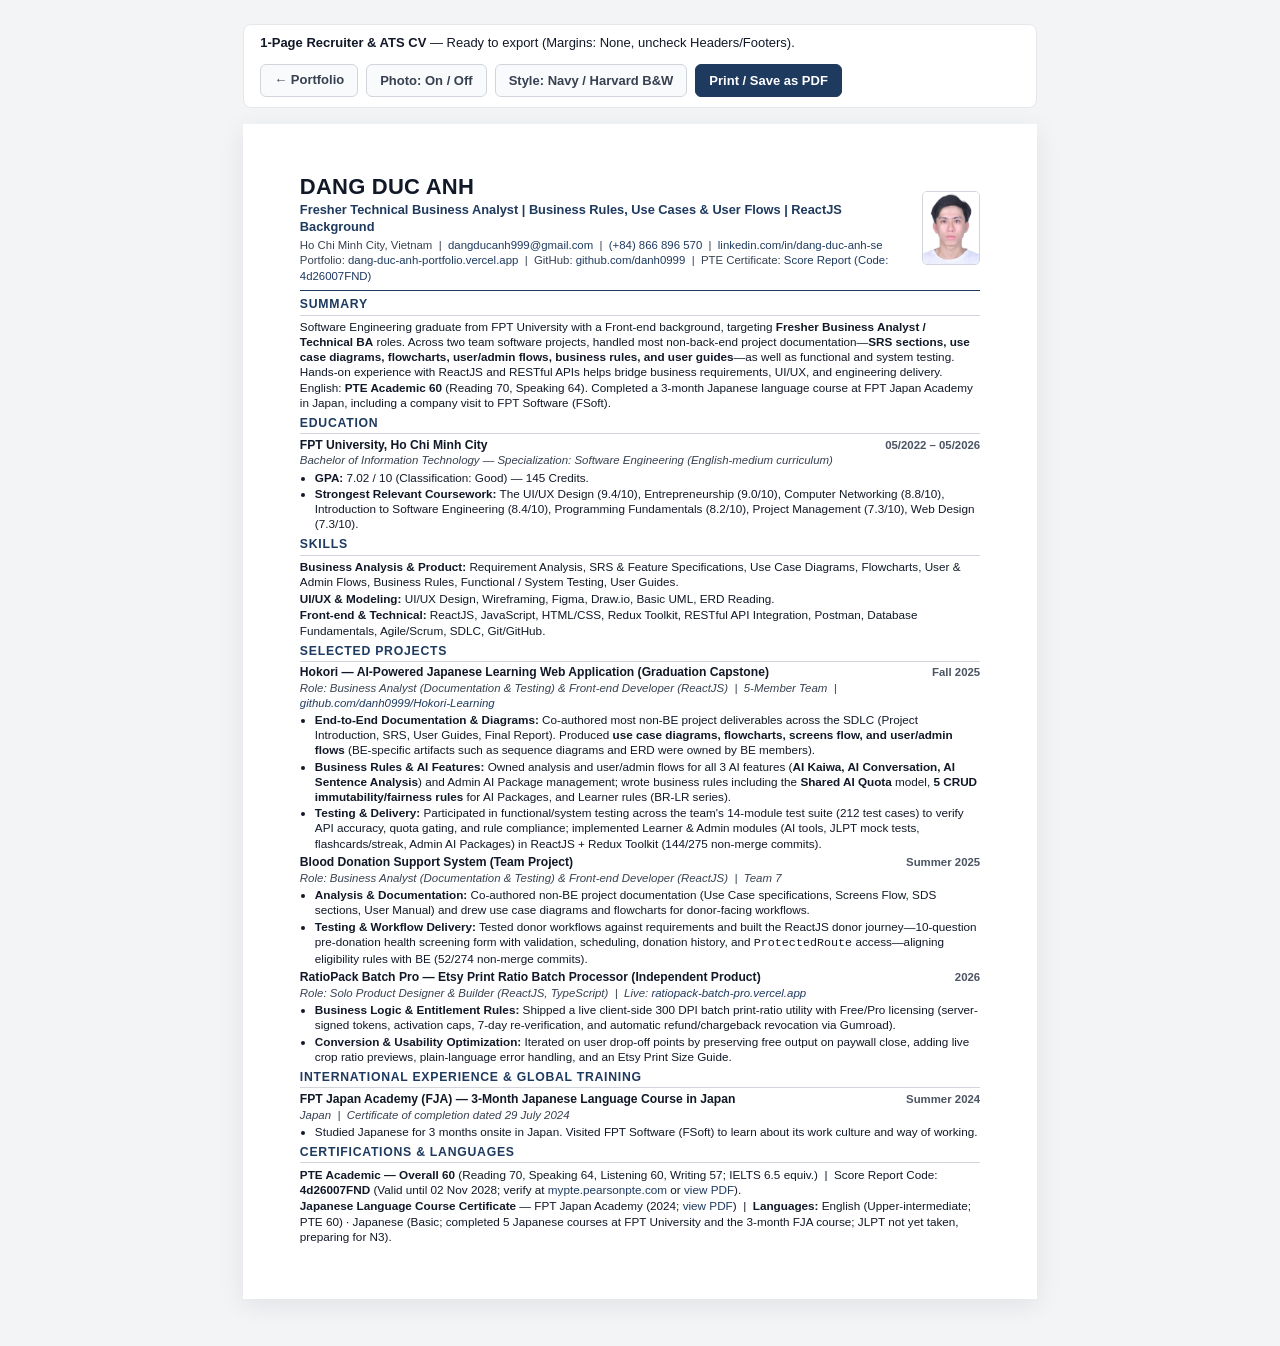
==== commit d72ecc99: "feat: add cleaned FJA Japanese certificate image & PDF preview to portfolio and CV" ====
--- a/cv.html
+++ b/cv.html
@@ -395,7 +395,7 @@
       <h2>Certifications &amp; Languages</h2>
       <ul class="skills-list">
         <li><strong>PTE Academic &mdash; Overall 60</strong> (Reading 70, Speaking 64, Listening 60, Writing 57; IELTS 6.5 equiv.) &nbsp;|&nbsp; Score Report Code: <strong>4d26007FND</strong> (Valid until 02 Nov 2028; verify at <a href="https://mypte.pearsonpte.com">mypte.pearsonpte.com</a> or <a href="https://dang-duc-anh-portfolio.vercel.app/assets/pte-score-report.pdf">view PDF</a>).</li>
-        <li><strong>Japanese Language Course Certificate</strong> &mdash; FPT Japan Academy (2024) &nbsp;|&nbsp; <strong>Languages:</strong> English (Upper-intermediate; PTE 60) &middot; Japanese (Basic; completed 5 Japanese courses at FPT University and the 3-month FJA course; JLPT not yet taken, preparing for N3).</li>
+        <li><strong>Japanese Language Course Certificate</strong> &mdash; FPT Japan Academy (2024; <a href="https://dang-duc-anh-portfolio.vercel.app/assets/fja-certificate.pdf">view PDF</a>) &nbsp;|&nbsp; <strong>Languages:</strong> English (Upper-intermediate; PTE 60) &middot; Japanese (Basic; completed 5 Japanese courses at FPT University and the 3-month FJA course; JLPT not yet taken, preparing for N3).</li>
       </ul>
     </section>
   </main>
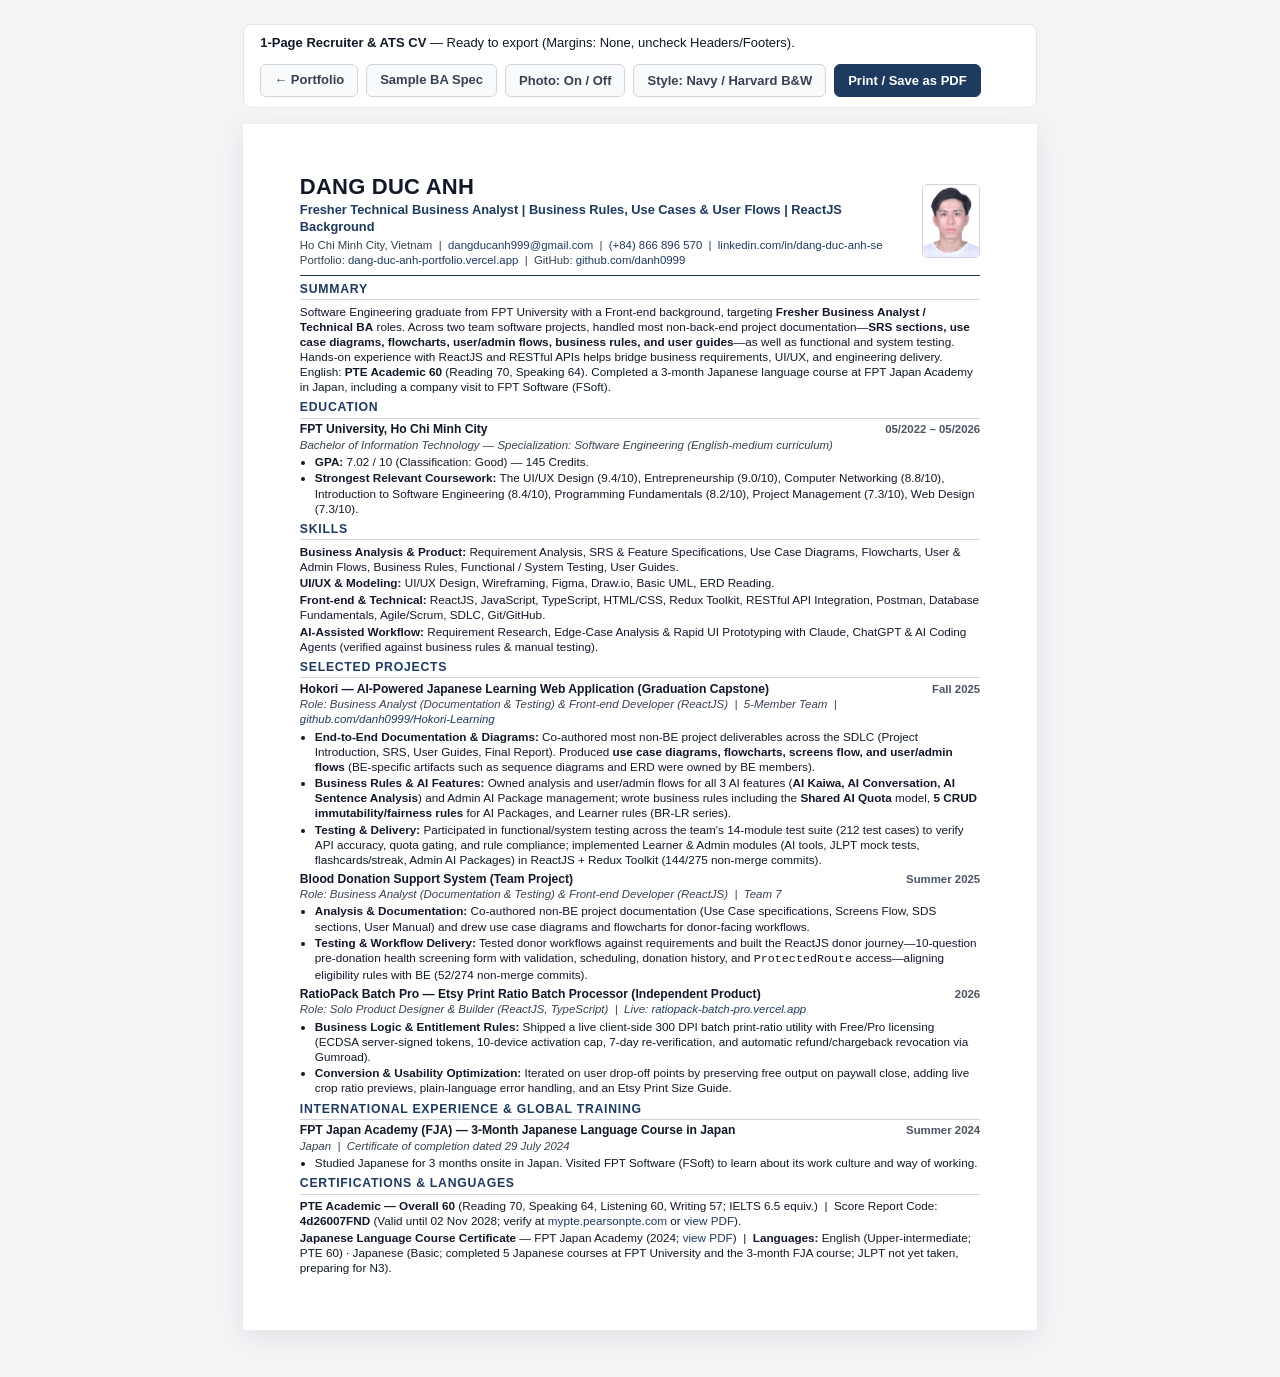
==== commit e643fd9e: "feat: redesign portfolio header & hero snapshot, add verified SDLC/testing breakdown, clean obsolete" ====
--- a/cv.html
+++ b/cv.html
@@ -268,6 +268,7 @@
     <span><strong>1-Page Recruiter &amp; ATS CV</strong> &mdash; Ready to export (Margins: None, uncheck Headers/Footers).</span>
     <div class="toolbar-actions">
       <a href="index.html" class="btn-back">&larr; Portfolio</a>
+      <a href="hokori-ba-spec.html" class="btn-back">Sample BA Spec</a>
       <button type="button" class="btn-toggle" onclick="document.body.classList.toggle('hide-photo')">Photo: On / Off</button>
       <button type="button" class="btn-toggle" onclick="document.body.classList.toggle('bw-mode')">Style: Navy / Harvard B&amp;W</button>
       <button type="button" class="btn-print" onclick="window.print()">Print / Save as PDF</button>
@@ -286,8 +287,7 @@
           <a href="tel:+84866896570">(+84) 866 896 570</a> &nbsp;|&nbsp;
           <a href="https://www.linkedin.com/in/dang-duc-anh-se/">linkedin.com/in/dang-duc-anh-se</a><br />
           Portfolio: <a href="https://dang-duc-anh-portfolio.vercel.app">dang-duc-anh-portfolio.vercel.app</a> &nbsp;|&nbsp;
-          GitHub: <a href="https://github.com/danh0999">github.com/danh0999</a> &nbsp;|&nbsp;
-          PTE Certificate: <a href="https://dang-duc-anh-portfolio.vercel.app/assets/pte-score-report.pdf">Score Report (Code: 4d26007FND)</a>
+          GitHub: <a href="https://github.com/danh0999">github.com/danh0999</a>
         </p>
       </div>
       <img src="assets/avatar.jpg" alt="Dang Duc Anh portrait" class="cv-avatar" />
@@ -329,7 +329,8 @@
       <ul class="skills-list">
         <li><strong>Business Analysis &amp; Product:</strong> Requirement Analysis, SRS &amp; Feature Specifications, Use Case Diagrams, Flowcharts, User &amp; Admin Flows, Business Rules, Functional / System Testing, User Guides.</li>
         <li><strong>UI/UX &amp; Modeling:</strong> UI/UX Design, Wireframing, Figma, Draw.io, Basic UML, ERD Reading.</li>
-        <li><strong>Front-end &amp; Technical:</strong> ReactJS, JavaScript, HTML/CSS, Redux Toolkit, RESTful API Integration, Postman, Database Fundamentals, Agile/Scrum, SDLC, Git/GitHub.</li>
+        <li><strong>Front-end &amp; Technical:</strong> ReactJS, JavaScript, TypeScript, HTML/CSS, Redux Toolkit, RESTful API Integration, Postman, Database Fundamentals, Agile/Scrum, SDLC, Git/GitHub.</li>
+        <li><strong>AI-Assisted Workflow:</strong> Requirement Research, Edge-Case Analysis &amp; Rapid UI Prototyping with Claude, ChatGPT &amp; AI Coding Agents (verified against business rules &amp; manual testing).</li>
       </ul>
     </section>
 
@@ -369,7 +370,7 @@
         </div>
         <div class="entry-sub">Role: Solo Product Designer &amp; Builder (ReactJS, TypeScript) &nbsp;|&nbsp; Live: <a href="https://ratiopack-batch-pro.vercel.app/">ratiopack-batch-pro.vercel.app</a></div>
         <ul>
-          <li><strong>Business Logic &amp; Entitlement Rules:</strong> Shipped a live client-side 300 DPI batch print-ratio utility with Free/Pro licensing (server-signed tokens, activation caps, 7-day re-verification, and automatic refund/chargeback revocation via Gumroad).</li>
+          <li><strong>Business Logic &amp; Entitlement Rules:</strong> Shipped a live client-side 300 DPI batch print-ratio utility with Free/Pro licensing (ECDSA server-signed tokens, 10-device activation cap, 7-day re-verification, and automatic refund/chargeback revocation via Gumroad).</li>
           <li><strong>Conversion &amp; Usability Optimization:</strong> Iterated on user drop-off points by preserving free output on paywall close, adding live crop ratio previews, plain-language error handling, and an Etsy Print Size Guide.</li>
         </ul>
       </div>
